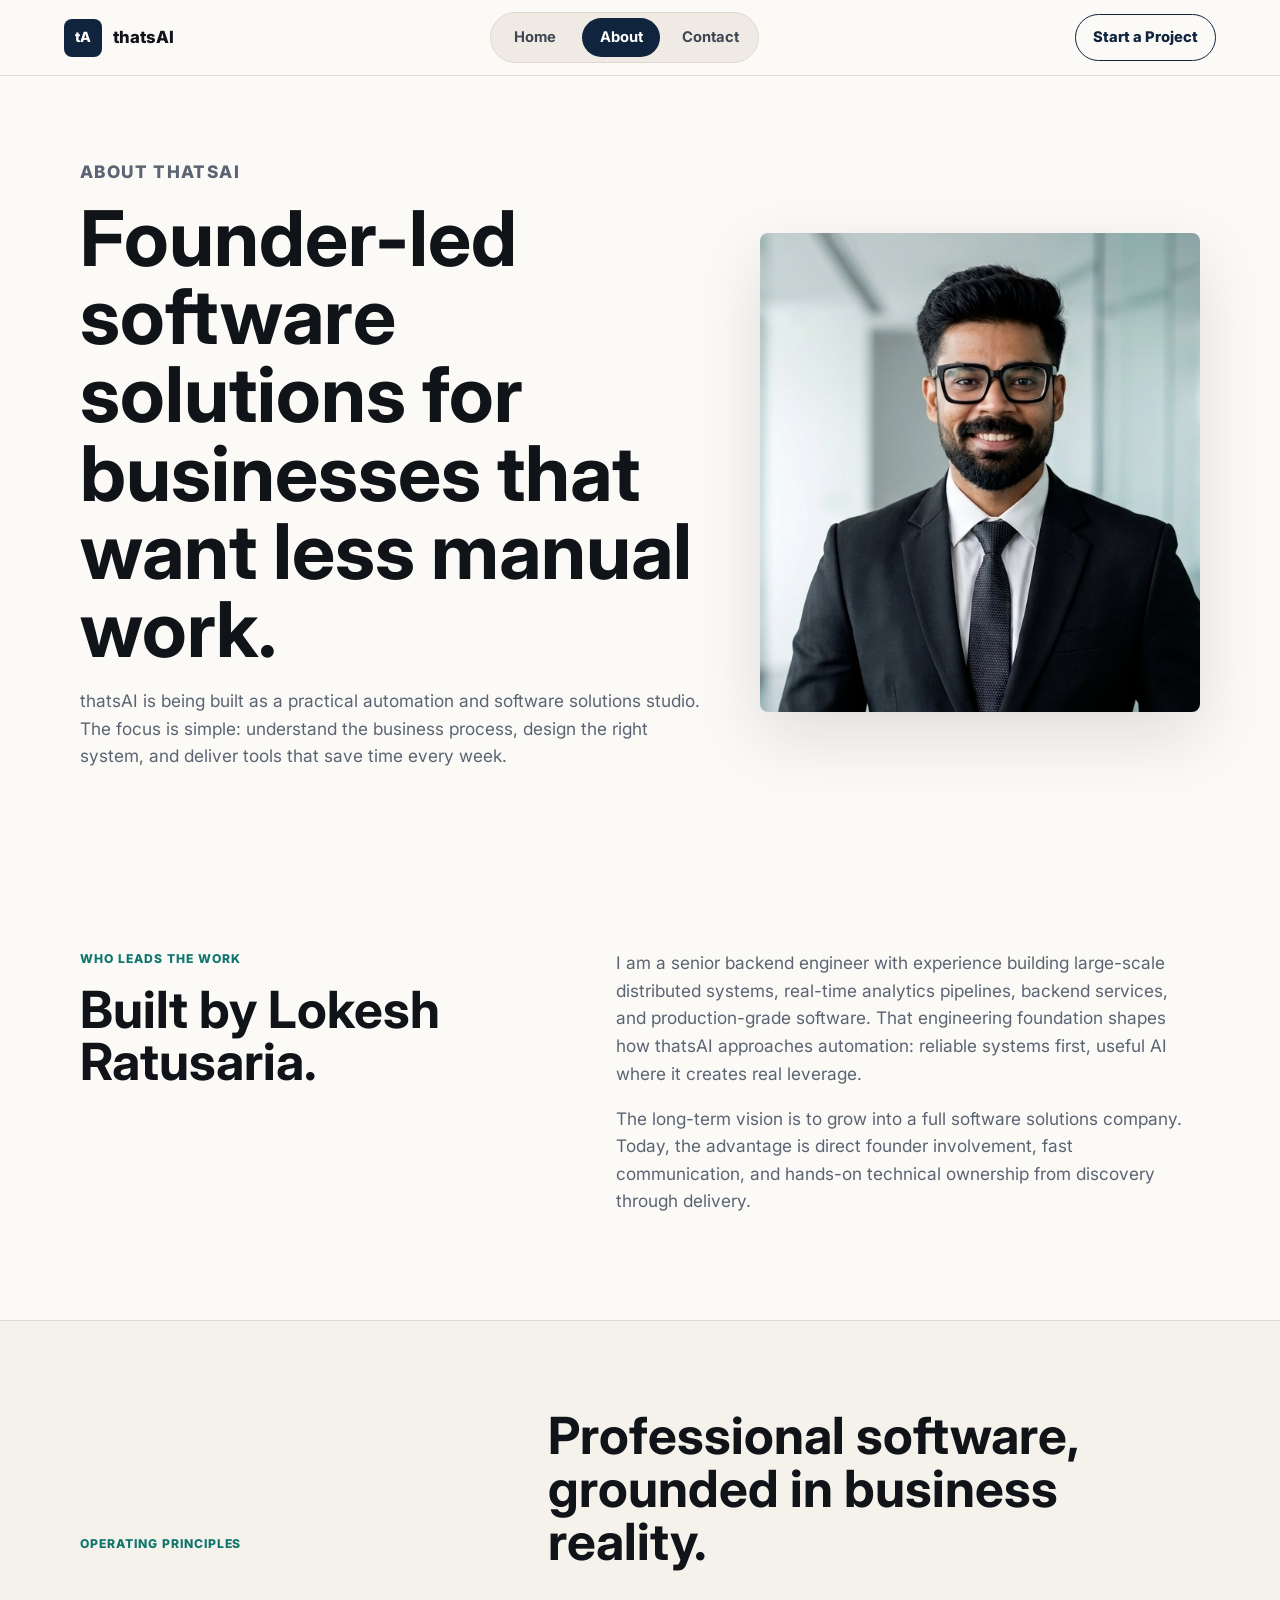
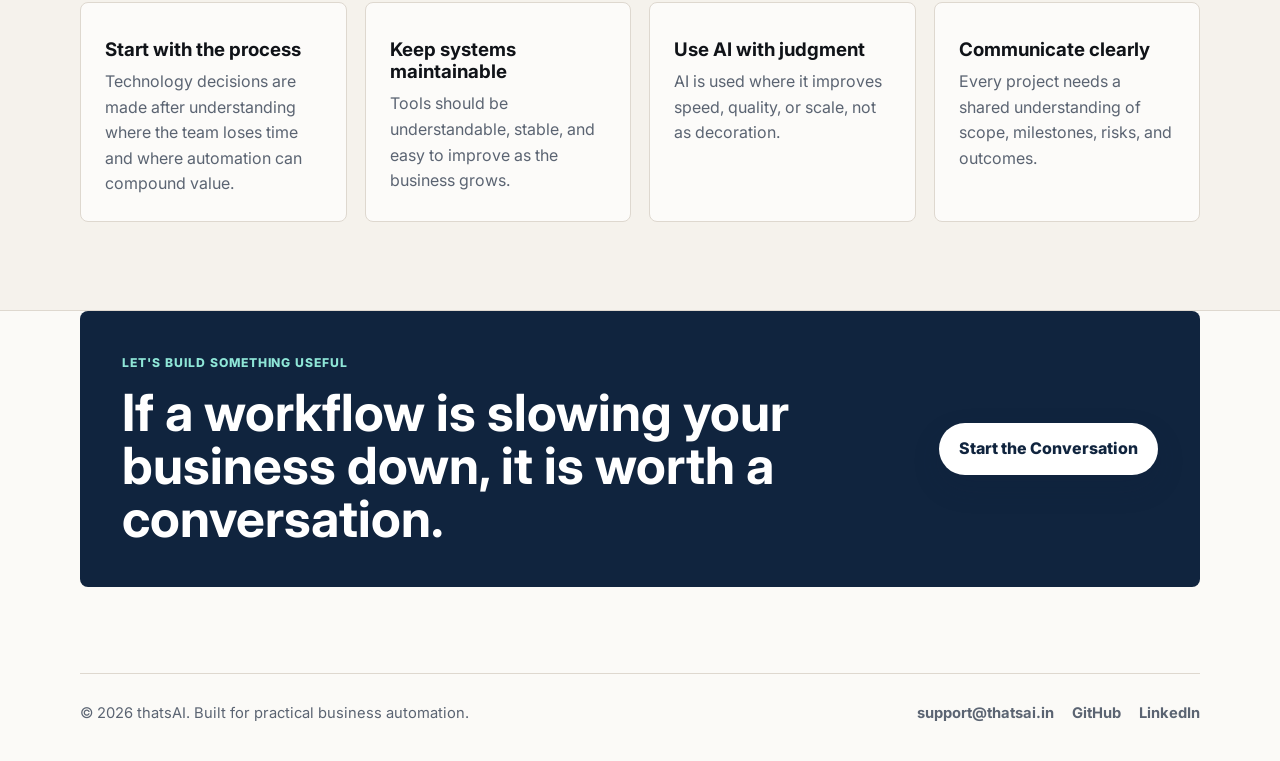
==== about.html @ c11f1170 "Redesign site for software solutions business" ====
<!DOCTYPE html>
<html lang="en">
<head>
  <meta charset="UTF-8" />
  <meta name="viewport" content="width=device-width, initial-scale=1.0" />
  <meta name="description" content="Learn about thatsAI, a founder-led software solutions practice focused on automation, backend systems, and AI workflows." />
  <title>About | thatsAI</title>
  <link rel="preconnect" href="https://fonts.googleapis.com" />
  <link rel="preconnect" href="https://fonts.gstatic.com" crossorigin />
  <link href="https://fonts.googleapis.com/css2?family=Inter:wght@400;500;600;700;800&display=swap" rel="stylesheet" />
  <link rel="stylesheet" href="styles.css" />
</head>
<body>
  <header class="site-header">
    <a class="brand" href="index.html" aria-label="thatsAI home">
      <span class="brand-mark">tA</span>
      <span>thatsAI</span>
    </a>
    <nav class="nav-links" aria-label="Primary navigation">
      <a href="index.html">Home</a>
      <a href="about.html" aria-current="page">About</a>
      <a href="contact.html">Contact</a>
    </nav>
    <a class="header-cta" href="contact.html">Start a Project</a>
  </header>

  <main>
    <section class="page-hero about-hero">
      <div>
        <p class="eyebrow">About thatsAI</p>
        <h1>Founder-led software solutions for businesses that want less manual work.</h1>
        <p>
          thatsAI is being built as a practical automation and software solutions
          studio. The focus is simple: understand the business process, design the
          right system, and deliver tools that save time every week.
        </p>
      </div>
      <img class="portrait-card" src="photo.png" alt="Lokesh Ratusaria" />
    </section>

    <section class="section split">
      <div>
        <p class="eyebrow">Who leads the work</p>
        <h2>Built by Lokesh Ratusaria.</h2>
      </div>
      <div class="rich-copy">
        <p>
          I am a senior backend engineer with experience building large-scale
          distributed systems, real-time analytics pipelines, backend services,
          and production-grade software. That engineering foundation shapes how
          thatsAI approaches automation: reliable systems first, useful AI where
          it creates real leverage.
        </p>
        <p>
          The long-term vision is to grow into a full software solutions company.
          Today, the advantage is direct founder involvement, fast communication,
          and hands-on technical ownership from discovery through delivery.
        </p>
      </div>
    </section>

    <section class="section band">
      <div class="section-heading">
        <p class="eyebrow">Operating principles</p>
        <h2>Professional software, grounded in business reality.</h2>
      </div>
      <div class="values-grid">
        <article>
          <h3>Start with the process</h3>
          <p>Technology decisions are made after understanding where the team loses time and where automation can compound value.</p>
        </article>
        <article>
          <h3>Keep systems maintainable</h3>
          <p>Tools should be understandable, stable, and easy to improve as the business grows.</p>
        </article>
        <article>
          <h3>Use AI with judgment</h3>
          <p>AI is used where it improves speed, quality, or scale, not as decoration.</p>
        </article>
        <article>
          <h3>Communicate clearly</h3>
          <p>Every project needs a shared understanding of scope, milestones, risks, and outcomes.</p>
        </article>
      </div>
    </section>

    <section class="cta-section">
      <div>
        <p class="eyebrow">Let&apos;s build something useful</p>
        <h2>If a workflow is slowing your business down, it is worth a conversation.</h2>
      </div>
      <a class="button primary light" href="contact.html">Start the Conversation</a>
    </section>
  </main>

  <footer class="site-footer">
    <span>&copy; 2026 thatsAI. Built for practical business automation.</span>
    <div>
      <a href="mailto:support@thatsai.in">support@thatsai.in</a>
      <a href="https://github.com/Lokesh97" target="_blank" rel="noreferrer">GitHub</a>
      <a href="https://www.linkedin.com/in/lokesh-r-373656133/" target="_blank" rel="noreferrer">LinkedIn</a>
    </div>
  </footer>
</body>
</html>
---- styles.css ----
:root {
  --ink: #101318;
  --muted: #5b6472;
  --soft: #f5f2ec;
  --paper: #fbfaf7;
  --line: #ded8cf;
  --navy: #10243e;
  --teal: #0f766e;
  --green: #23a36d;
  --gold: #c7922b;
  --white: #ffffff;
  --shadow: 0 24px 70px rgba(16, 19, 24, 0.12);
}

* {
  box-sizing: border-box;
}

body {
  margin: 0;
  font-family: "Inter", -apple-system, BlinkMacSystemFont, "Segoe UI", sans-serif;
  color: var(--ink);
  background: var(--paper);
  line-height: 1.6;
}

a {
  color: inherit;
}

.site-header {
  position: sticky;
  top: 0;
  z-index: 10;
  display: flex;
  align-items: center;
  justify-content: space-between;
  gap: 24px;
  min-height: 76px;
  padding: 0 5vw;
  background: rgba(251, 250, 247, 0.9);
  border-bottom: 1px solid rgba(222, 216, 207, 0.78);
  backdrop-filter: blur(18px);
}

.brand,
.nav-links,
.hero-actions,
.site-footer div {
  display: flex;
  align-items: center;
}

.brand {
  gap: 11px;
  font-size: 1.05rem;
  font-weight: 800;
  text-decoration: none;
  letter-spacing: 0;
}

.brand-mark {
  display: inline-grid;
  width: 38px;
  height: 38px;
  place-items: center;
  border-radius: 8px;
  color: var(--white);
  background: var(--navy);
  font-size: 0.88rem;
  font-weight: 800;
}

.nav-links {
  gap: 8px;
  padding: 5px;
  background: #efebe4;
  border: 1px solid var(--line);
  border-radius: 999px;
}

.nav-links a,
.header-cta,
.button,
.site-footer a {
  text-decoration: none;
}

.nav-links a {
  min-width: 78px;
  padding: 8px 14px;
  border-radius: 999px;
  color: #3e4651;
  font-size: 0.92rem;
  font-weight: 700;
  text-align: center;
}

.nav-links a[aria-current="page"] {
  color: var(--white);
  background: var(--navy);
}

.header-cta {
  padding: 11px 17px;
  border: 1px solid var(--navy);
  border-radius: 999px;
  color: var(--navy);
  font-size: 0.92rem;
  font-weight: 800;
}

.hero,
.page-hero,
.section,
.cta-section,
.site-footer {
  width: min(1120px, 90vw);
  margin: 0 auto;
}

.hero {
  display: grid;
  grid-template-columns: minmax(0, 1.1fr) minmax(340px, 0.9fr);
  gap: 54px;
  align-items: center;
  padding: 52px 0 58px;
}

.hero-copy h1,
.page-hero h1 {
  max-width: 780px;
  margin: 0;
  font-size: clamp(2.7rem, 4.8vw, 4.05rem);
  line-height: 1.02;
  letter-spacing: 0;
}

.eyebrow {
  margin: 0 0 14px;
  color: var(--teal);
  font-size: 0.76rem;
  font-weight: 800;
  letter-spacing: 0.08em;
  text-transform: uppercase;
}

.hero-text,
.page-hero p,
.rich-copy p {
  max-width: 670px;
  color: var(--muted);
  font-size: 1.08rem;
}

.hero-text {
  margin: 20px 0 0;
}

.hero-actions {
  flex-wrap: wrap;
  gap: 14px;
  margin-top: 30px;
}

.button {
  display: inline-flex;
  align-items: center;
  justify-content: center;
  min-height: 48px;
  padding: 13px 20px;
  border-radius: 999px;
  font-weight: 800;
}

.button.primary {
  color: var(--white);
  background: var(--navy);
  box-shadow: 0 12px 28px rgba(16, 36, 62, 0.18);
}

.button.primary.light {
  color: var(--navy);
  background: var(--white);
}

.button.secondary {
  color: var(--navy);
  border: 1px solid var(--line);
  background: rgba(255, 255, 255, 0.48);
}

.hero-visual {
  position: relative;
  min-height: 470px;
  overflow: hidden;
  border-radius: 8px;
  background: var(--soft);
  box-shadow: var(--shadow);
}

.hero-visual img {
  width: 100%;
  height: 100%;
  min-height: 470px;
  object-fit: cover;
  object-position: center top;
  display: block;
}

.signal-panel,
.contact-panel {
  border: 1px solid rgba(255, 255, 255, 0.58);
  border-radius: 8px;
  background: rgba(255, 255, 255, 0.88);
  box-shadow: 0 18px 40px rgba(16, 19, 24, 0.16);
}

.signal-panel {
  position: absolute;
  right: 22px;
  bottom: 22px;
  left: 22px;
  display: flex;
  gap: 12px;
  align-items: flex-start;
  padding: 18px;
}

.signal-panel strong,
.signal-panel span {
  display: block;
}

.signal-panel strong {
  margin-bottom: 2px;
}

.signal-panel span {
  color: var(--muted);
  font-size: 0.92rem;
}

.status-dot {
  flex: 0 0 auto;
  width: 11px;
  height: 11px;
  margin-top: 7px;
  border-radius: 999px;
  background: var(--green);
  box-shadow: 0 0 0 6px rgba(35, 163, 109, 0.14);
}

.section {
  padding: 88px 0;
}

.band {
  width: 100%;
  max-width: none;
  padding-right: 5vw;
  padding-left: 5vw;
  background: var(--soft);
  border-top: 1px solid var(--line);
  border-bottom: 1px solid var(--line);
}

.band > * {
  width: min(1120px, 100%);
  margin-right: auto;
  margin-left: auto;
}

.section-heading {
  display: grid;
  grid-template-columns: 0.8fr 1.2fr;
  gap: 34px;
  align-items: end;
  margin-bottom: 34px;
}

.section-heading h2,
.split h2,
.cta-section h2 {
  margin: 0;
  font-size: clamp(2rem, 4vw, 3.45rem);
  line-height: 1.03;
  letter-spacing: 0;
}

.service-grid,
.values-grid,
.contact-grid {
  display: grid;
  gap: 18px;
}

.service-grid {
  grid-template-columns: repeat(3, minmax(0, 1fr));
}

.service-card,
.values-grid article,
.contact-card {
  border: 1px solid var(--line);
  border-radius: 8px;
  background: rgba(255, 255, 255, 0.72);
}

.service-card {
  min-height: 270px;
  padding: 28px;
}

.service-number {
  color: var(--gold);
  font-size: 0.82rem;
  font-weight: 800;
}

.service-card h3,
.values-grid h3,
.contact-card h2,
.process-list h3 {
  margin: 12px 0 8px;
  line-height: 1.2;
}

.service-card p,
.values-grid p,
.contact-card li,
.process-list p {
  color: var(--muted);
}

.service-card p,
.values-grid p,
.process-list p {
  margin: 0;
}

.split {
  display: grid;
  grid-template-columns: 0.9fr 1.1fr;
  gap: 58px;
  align-items: start;
}

.process-list {
  display: grid;
  gap: 16px;
}

.process-list article {
  display: grid;
  grid-template-columns: 48px 1fr;
  gap: 18px;
  padding-bottom: 22px;
  border-bottom: 1px solid var(--line);
}

.process-list article:last-child {
  padding-bottom: 0;
  border-bottom: 0;
}

.process-list article > span {
  display: grid;
  width: 42px;
  height: 42px;
  place-items: center;
  border-radius: 50%;
  color: var(--white);
  background: var(--teal);
  font-weight: 800;
}

.cta-section {
  display: flex;
  align-items: center;
  justify-content: space-between;
  gap: 34px;
  margin-bottom: 86px;
  padding: 42px;
  border-radius: 8px;
  color: var(--white);
  background: var(--navy);
}

.cta-section .eyebrow {
  color: #8ee6d7;
}

.cta-section h2 {
  max-width: 760px;
}

.site-footer {
  display: flex;
  align-items: center;
  justify-content: space-between;
  gap: 24px;
  padding: 28px 0 36px;
  color: var(--muted);
  border-top: 1px solid var(--line);
  font-size: 0.92rem;
}

.site-footer div {
  flex-wrap: wrap;
  gap: 18px;
}

.site-footer a {
  font-weight: 700;
}

.page-hero {
  display: grid;
  grid-template-columns: minmax(0, 1.18fr) minmax(280px, 0.82fr);
  gap: 46px;
  align-items: center;
  padding: 82px 0 74px;
}

.page-hero h1 {
  font-size: clamp(2.5rem, 6vw, 5rem);
}

.portrait-card {
  width: 100%;
  aspect-ratio: 4 / 4.35;
  object-fit: cover;
  object-position: center top;
  border-radius: 8px;
  box-shadow: var(--shadow);
}

.rich-copy p {
  margin-top: 0;
}

.values-grid {
  grid-template-columns: repeat(4, minmax(0, 1fr));
}

.values-grid article {
  padding: 24px;
}

.contact-hero {
  grid-template-columns: minmax(0, 1fr) 380px;
}

.contact-panel {
  padding: 28px;
  background: var(--white);
}

.contact-panel h2 {
  margin: 14px 0 10px;
}

.contact-panel a {
  color: var(--teal);
  font-weight: 800;
}

.contact-panel p {
  margin-bottom: 0;
  font-size: 0.98rem;
}

.contact-grid {
  grid-template-columns: repeat(2, minmax(0, 1fr));
}

.contact-card {
  padding: 30px;
}

.contact-card ul {
  margin: 16px 0 0;
  padding-left: 20px;
}

.contact-card li + li {
  margin-top: 10px;
}

@media (max-width: 900px) {
  .site-header {
    position: static;
    flex-wrap: wrap;
    justify-content: center;
    padding-top: 16px;
    padding-bottom: 16px;
  }

  .brand {
    width: 100%;
    justify-content: center;
  }

  .header-cta {
    display: none;
  }

  .hero,
  .page-hero,
  .split,
  .section-heading,
  .contact-hero {
    grid-template-columns: 1fr;
  }

  .hero {
    min-height: 0;
    padding-top: 48px;
  }

  .hero-visual,
  .hero-visual img {
    min-height: 460px;
  }

  .service-grid,
  .values-grid,
  .contact-grid {
    grid-template-columns: 1fr;
  }

  .cta-section,
  .site-footer {
    align-items: flex-start;
    flex-direction: column;
  }
}

@media (max-width: 560px) {
  .site-header {
    gap: 14px;
  }

  .nav-links {
    width: 100%;
    justify-content: space-between;
    gap: 4px;
  }

  .nav-links a {
    min-width: 0;
    flex: 1;
    padding-right: 8px;
    padding-left: 8px;
  }

  .hero,
  .page-hero,
  .section {
    width: min(100% - 34px, 1120px);
  }

  .hero-copy h1,
  .page-hero h1 {
    font-size: 2.55rem;
  }

  .hero-visual,
  .hero-visual img {
    min-height: 390px;
  }

  .hero-actions,
  .hero-actions .button,
  .cta-section .button {
    width: 100%;
  }

  .signal-panel {
    right: 14px;
    bottom: 14px;
    left: 14px;
  }

  .band {
    padding-right: 17px;
    padding-left: 17px;
  }

  .service-card,
  .values-grid article,
  .contact-card,
  .cta-section {
    padding: 24px;
  }
}
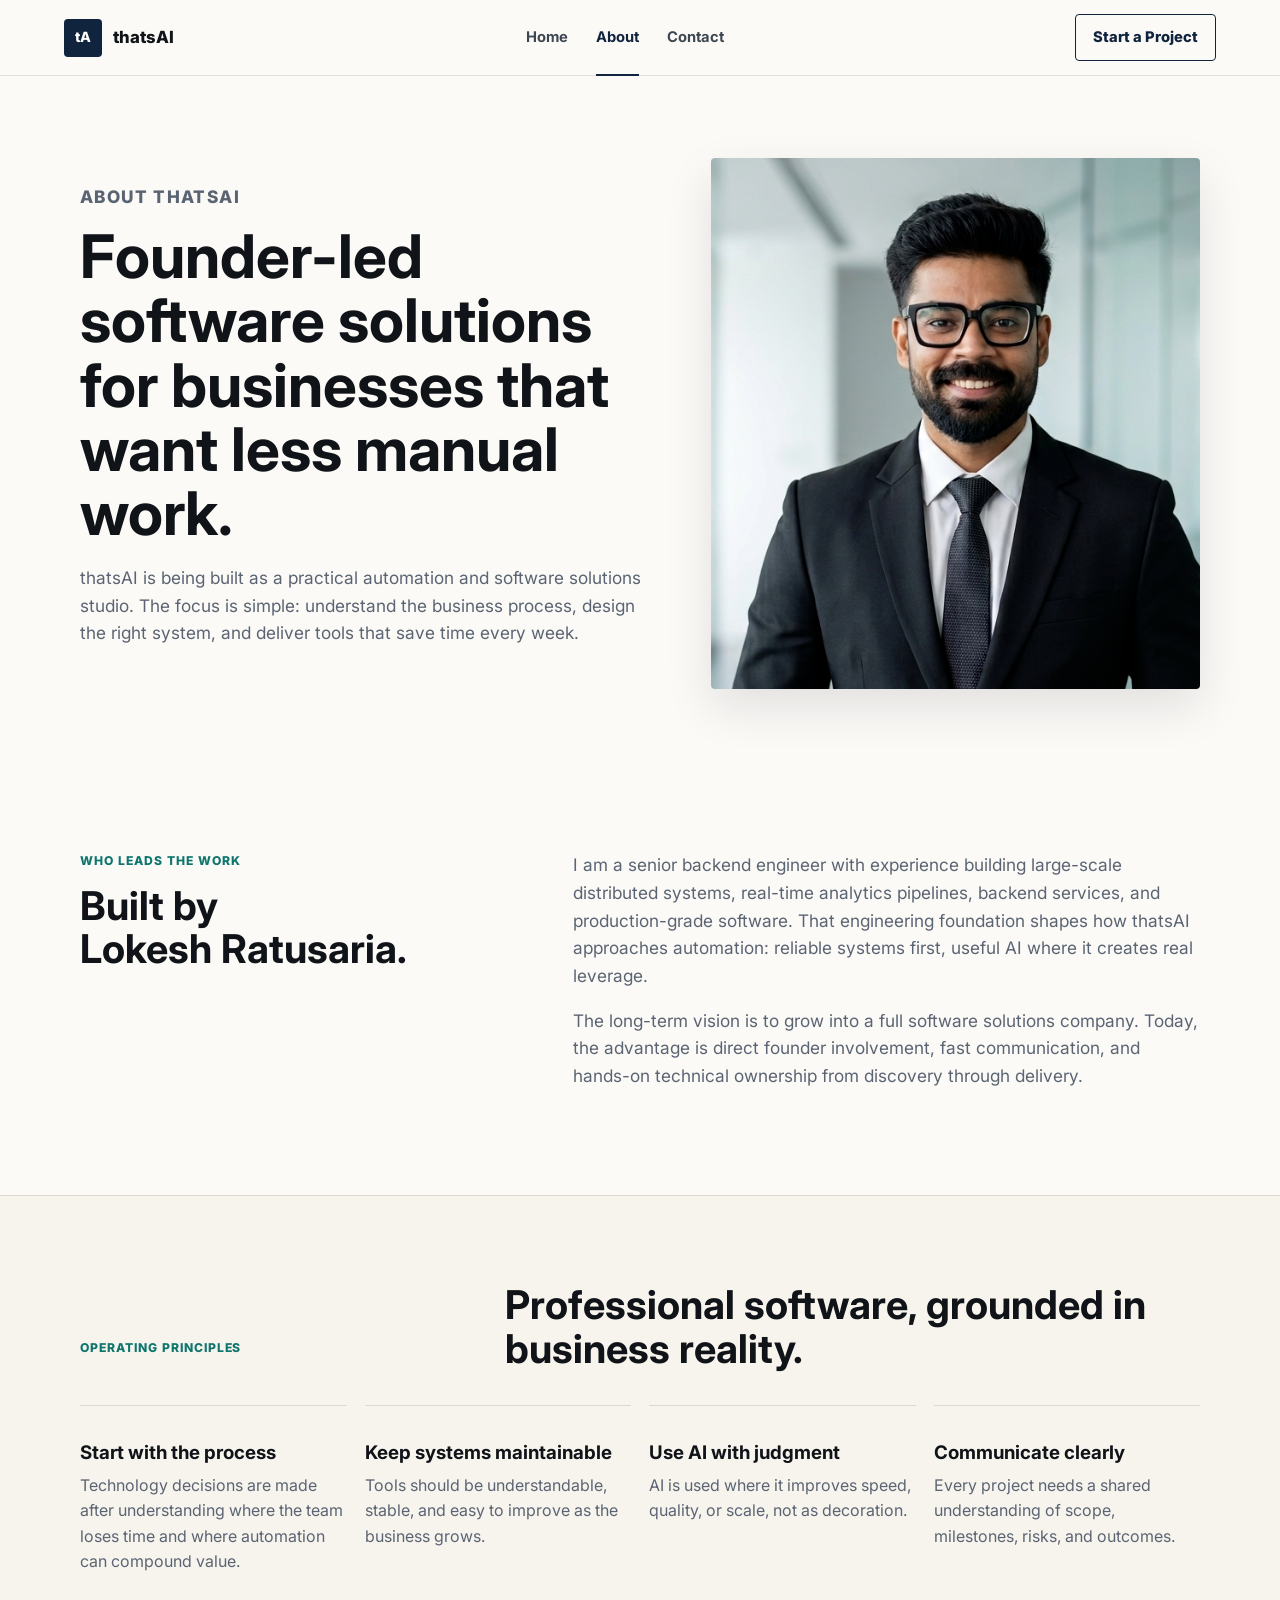
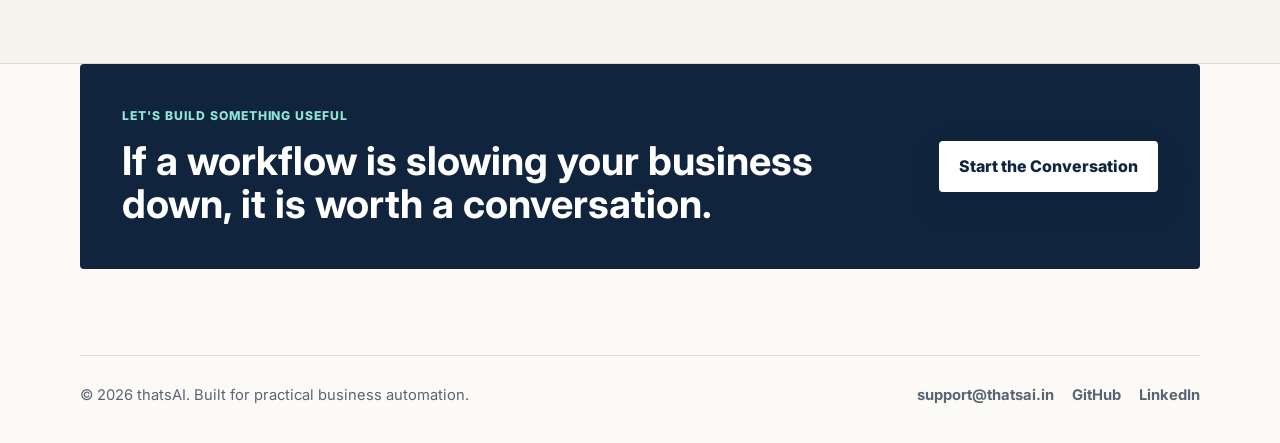
==== commit b94672a2: "Polish responsive website design" ====
--- a/about.html
+++ b/about.html
@@ -41,7 +41,7 @@
     <section class="section split">
       <div>
         <p class="eyebrow">Who leads the work</p>
-        <h2>Built by Lokesh Ratusaria.</h2>
+        <h2>Built by <span class="nowrap">Lokesh Ratusaria.</span></h2>
       </div>
       <div class="rich-copy">
         <p>
--- a/styles.css
+++ b/styles.css
@@ -9,11 +9,15 @@
   --green: #23a36d;
   --gold: #c7922b;
   --white: #ffffff;
-  --shadow: 0 24px 70px rgba(16, 19, 24, 0.12);
+  --shadow: 0 18px 48px rgba(16, 19, 24, 0.11);
 }
 
 * {
   box-sizing: border-box;
+}
+
+html {
+  overflow-x: clip;
 }
 
 body {
@@ -22,6 +26,8 @@
   color: var(--ink);
   background: var(--paper);
   line-height: 1.6;
+  text-rendering: optimizeLegibility;
+  overflow-x: hidden;
 }
 
 a {
@@ -64,7 +70,7 @@
   width: 38px;
   height: 38px;
   place-items: center;
-  border-radius: 8px;
+  border-radius: 4px;
   color: var(--white);
   background: var(--navy);
   font-size: 0.88rem;
@@ -72,11 +78,7 @@
 }
 
 .nav-links {
-  gap: 8px;
-  padding: 5px;
-  background: #efebe4;
-  border: 1px solid var(--line);
-  border-radius: 999px;
+  gap: 28px;
 }
 
 .nav-links a,
@@ -87,9 +89,8 @@
 }
 
 .nav-links a {
-  min-width: 78px;
-  padding: 8px 14px;
-  border-radius: 999px;
+  position: relative;
+  padding: 6px 0;
   color: #3e4651;
   font-size: 0.92rem;
   font-weight: 700;
@@ -97,14 +98,23 @@
 }
 
 .nav-links a[aria-current="page"] {
-  color: var(--white);
+  color: var(--navy);
+}
+
+.nav-links a[aria-current="page"]::after {
+  position: absolute;
+  right: 0;
+  bottom: -21px;
+  left: 0;
+  height: 2px;
   background: var(--navy);
+  content: "";
 }
 
 .header-cta {
   padding: 11px 17px;
   border: 1px solid var(--navy);
-  border-radius: 999px;
+  border-radius: 4px;
   color: var(--navy);
   font-size: 0.92rem;
   font-weight: 800;
@@ -121,18 +131,28 @@
 
 .hero {
   display: grid;
-  grid-template-columns: minmax(0, 1.1fr) minmax(340px, 0.9fr);
-  gap: 54px;
+  grid-template-columns: minmax(0, 1.04fr) minmax(340px, 0.96fr);
+  gap: 64px;
   align-items: center;
   padding: 52px 0 58px;
+}
+
+.hero > *,
+.page-hero > *,
+.split > *,
+.section-heading > *,
+.contact-grid > *,
+.service-grid > *,
+.values-grid > * {
+  min-width: 0;
 }
 
 .hero-copy h1,
 .page-hero h1 {
   max-width: 780px;
   margin: 0;
-  font-size: clamp(2.7rem, 4.8vw, 4.05rem);
-  line-height: 1.02;
+  font-size: clamp(2.7rem, 4.45vw, 4.05rem);
+  line-height: 1.06;
   letter-spacing: 0;
 }
 
@@ -169,7 +189,7 @@
   justify-content: center;
   min-height: 48px;
   padding: 13px 20px;
-  border-radius: 999px;
+  border-radius: 4px;
   font-weight: 800;
 }
 
@@ -194,7 +214,7 @@
   position: relative;
   min-height: 470px;
   overflow: hidden;
-  border-radius: 8px;
+  border-radius: 4px;
   background: var(--soft);
   box-shadow: var(--shadow);
 }
@@ -211,7 +231,7 @@
 .signal-panel,
 .contact-panel {
   border: 1px solid rgba(255, 255, 255, 0.58);
-  border-radius: 8px;
+  border-radius: 4px;
   background: rgba(255, 255, 255, 0.88);
   box-shadow: 0 18px 40px rgba(16, 19, 24, 0.16);
 }
@@ -260,7 +280,7 @@
   max-width: none;
   padding-right: 5vw;
   padding-left: 5vw;
-  background: var(--soft);
+  background: #f7f4ee;
   border-top: 1px solid var(--line);
   border-bottom: 1px solid var(--line);
 }
@@ -273,7 +293,7 @@
 
 .section-heading {
   display: grid;
-  grid-template-columns: 0.8fr 1.2fr;
+  grid-template-columns: 0.72fr 1.28fr;
   gap: 34px;
   align-items: end;
   margin-bottom: 34px;
@@ -283,8 +303,8 @@
 .split h2,
 .cta-section h2 {
   margin: 0;
-  font-size: clamp(2rem, 4vw, 3.45rem);
-  line-height: 1.03;
+  font-size: clamp(1.9rem, 3.1vw, 2.85rem);
+  line-height: 1.1;
   letter-spacing: 0;
 }
 
@@ -302,14 +322,13 @@
 .service-card,
 .values-grid article,
 .contact-card {
-  border: 1px solid var(--line);
-  border-radius: 8px;
-  background: rgba(255, 255, 255, 0.72);
+  border-top: 1px solid var(--line);
+  background: transparent;
 }
 
 .service-card {
-  min-height: 270px;
-  padding: 28px;
+  min-height: 0;
+  padding: 26px 0 0;
 }
 
 .service-number {
@@ -341,7 +360,7 @@
 
 .split {
   display: grid;
-  grid-template-columns: 0.9fr 1.1fr;
+  grid-template-columns: minmax(340px, 0.82fr) 1.18fr;
   gap: 58px;
   align-items: start;
 }
@@ -353,9 +372,9 @@
 
 .process-list article {
   display: grid;
-  grid-template-columns: 48px 1fr;
-  gap: 18px;
-  padding-bottom: 22px;
+  grid-template-columns: 56px 1fr;
+  gap: 22px;
+  padding-bottom: 24px;
   border-bottom: 1px solid var(--line);
 }
 
@@ -366,12 +385,13 @@
 
 .process-list article > span {
   display: grid;
-  width: 42px;
-  height: 42px;
+  width: 44px;
+  height: 44px;
   place-items: center;
-  border-radius: 50%;
-  color: var(--white);
-  background: var(--teal);
+  border: 1px solid var(--teal);
+  border-radius: 4px;
+  color: var(--teal);
+  background: transparent;
   font-weight: 800;
 }
 
@@ -382,7 +402,7 @@
   gap: 34px;
   margin-bottom: 86px;
   padding: 42px;
-  border-radius: 8px;
+  border-radius: 4px;
   color: var(--white);
   background: var(--navy);
 }
@@ -417,14 +437,16 @@
 
 .page-hero {
   display: grid;
-  grid-template-columns: minmax(0, 1.18fr) minmax(280px, 0.82fr);
-  gap: 46px;
+  grid-template-columns: minmax(0, 1.08fr) minmax(280px, 0.92fr);
+  gap: 58px;
   align-items: center;
   padding: 82px 0 74px;
 }
 
 .page-hero h1 {
-  font-size: clamp(2.5rem, 6vw, 5rem);
+  max-width: 860px;
+  font-size: clamp(2.45rem, 4.7vw, 4.2rem);
+  line-height: 1.07;
 }
 
 .portrait-card {
@@ -432,7 +454,7 @@
   aspect-ratio: 4 / 4.35;
   object-fit: cover;
   object-position: center top;
-  border-radius: 8px;
+  border-radius: 4px;
   box-shadow: var(--shadow);
 }
 
@@ -445,7 +467,7 @@
 }
 
 .values-grid article {
-  padding: 24px;
+  padding: 24px 0 0;
 }
 
 .contact-hero {
@@ -453,6 +475,8 @@
 }
 
 .contact-panel {
+  width: 100%;
+  min-width: 0;
   padding: 28px;
   background: var(--white);
 }
@@ -461,14 +485,33 @@
   margin: 14px 0 10px;
 }
 
-.contact-panel a {
+.contact-panel a,
+.contact-line a {
   color: var(--teal);
   font-weight: 800;
-}
-
-.contact-panel p {
-  margin-bottom: 0;
+  overflow-wrap: anywhere;
+}
+
+.contact-panel p,
+.contact-line {
+  margin: 0;
   font-size: 0.98rem;
+}
+
+.contact-line {
+  display: grid;
+  grid-template-columns: 84px 1fr;
+  gap: 12px;
+  align-items: baseline;
+}
+
+.contact-line + .contact-line {
+  margin-top: 10px;
+}
+
+.contact-line span {
+  color: var(--muted);
+  font-weight: 700;
 }
 
 .contact-grid {
@@ -476,7 +519,7 @@
 }
 
 .contact-card {
-  padding: 30px;
+  padding: 28px 0 0;
 }
 
 .contact-card ul {
@@ -545,20 +588,25 @@
   .nav-links {
     width: 100%;
     justify-content: space-between;
-    gap: 4px;
+    gap: 12px;
   }
 
   .nav-links a {
     min-width: 0;
     flex: 1;
-    padding-right: 8px;
-    padding-left: 8px;
+    padding-right: 0;
+    padding-left: 0;
+  }
+
+  .nav-links a[aria-current="page"]::after {
+    bottom: -10px;
   }
 
   .hero,
   .page-hero,
   .section {
-    width: min(100% - 34px, 1120px);
+    width: calc(100% - 34px);
+    max-width: 1120px;
   }
 
   .hero-copy h1,
@@ -594,4 +642,42 @@
   .cta-section {
     padding: 24px;
   }
-}
+
+  .service-card,
+  .values-grid article,
+  .contact-card {
+    padding-right: 0;
+    padding-left: 0;
+  }
+
+  .contact-line {
+    grid-template-columns: 78px minmax(0, 1fr);
+  }
+}
+
+@media (max-width: 340px) {
+  .hero-copy h1,
+  .page-hero h1 {
+    font-size: 2.32rem;
+    line-height: 1.08;
+  }
+
+  .hero-text,
+  .page-hero p,
+  .rich-copy p {
+    font-size: 1rem;
+  }
+
+  .contact-panel {
+    padding: 22px;
+  }
+
+  .contact-line {
+    grid-template-columns: 1fr;
+    gap: 2px;
+  }
+}
+
+.nowrap {
+  white-space: nowrap;
+}
